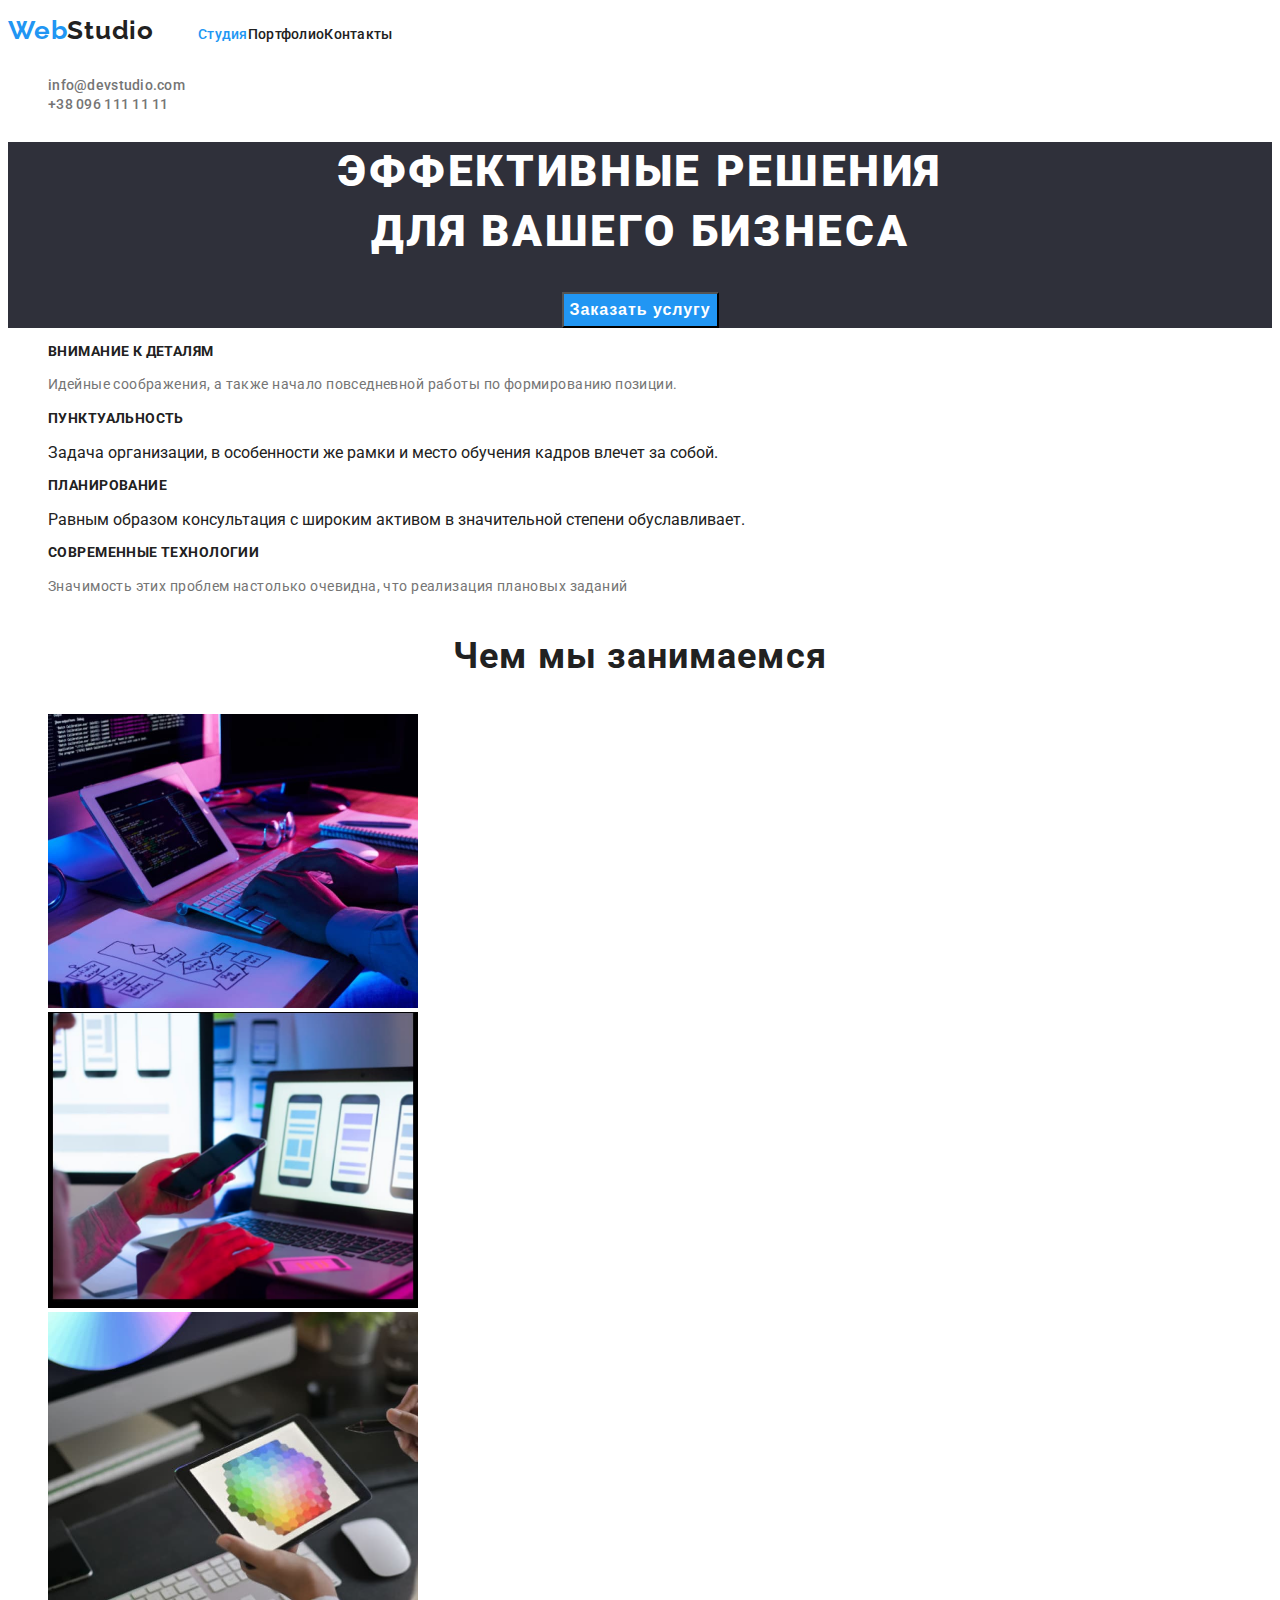
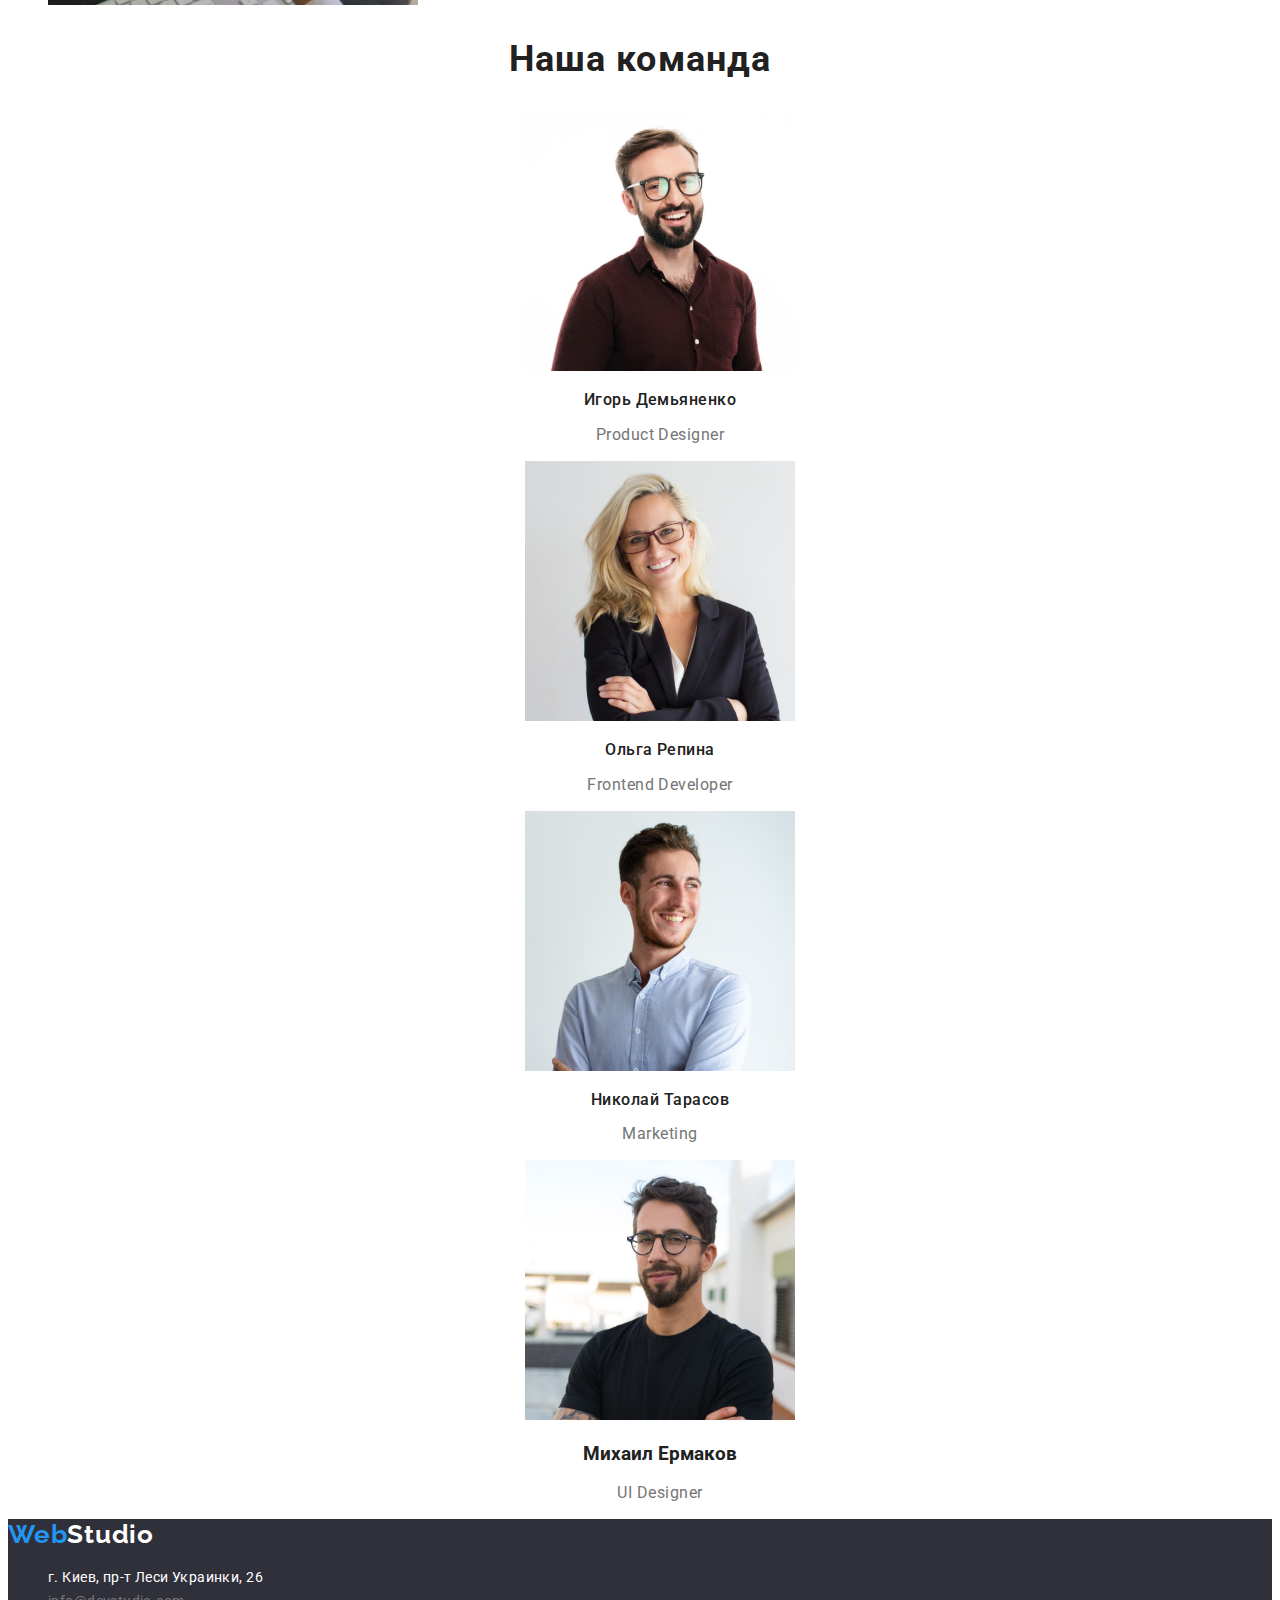
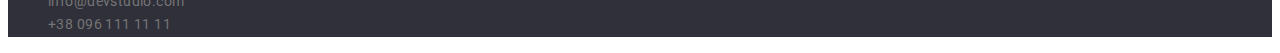
==== index.html @ 74a473ce "copied" ====
<!DOCTYPE html>
<html lang="ru">
<head>
    <meta charset="UTF-8">
    <meta http-equiv="X-UA-Compatible" content="IE=edge">
    <meta name="viewport" content="width=device-width, initial-scale=1.0">
    <link rel="stylesheet" href="css/styles.css">
    <link rel="preconnect" href="https://fonts.gstatic.com">
    <link href="https://fonts.googleapis.com/css2?family=Raleway:wght@700&family=Roboto:wght@400;500;700;900&display=swap"
    rel="stylesheet">
    <title>Студия</title>
</head>
<body>
    <!--Шапка сайта-->
   <header class="top">
       <nav class="nav">
       <a href="./index.html" class="logo"> <span class="logo1">Web</span>Studio</a>
       <ul class="site-navigation">
            <li><a href="./index.html" class="link current">Студия</a></li>
            <li><a href="./portfolio.html" class="link">Портфолио</a></li>
            <li><a href="" class="link">Контакты</a></li>
           </ul>   
        </nav>
        <ul class="contacts">
            <li><a href="mailto:info@devstudio.com" class="link">info@devstudio.com</a></li>
            <li><a href="tel:+38-096-111-11-11" class="link">+38 096 111 11 11</a></li>
        </ul>
   </header>
   <main>
       <!--Основной контент сайта-->
    <section class="hero">
        <h1 class="hero-title">
            ЭФФЕКТИВНЫЕ РЕШЕНИЯ <br>ДЛЯ ВАШЕГО БИЗНЕСА</h1>
        <button type="button" class="button1">Заказать услугу</button>
    </section>
    <section>
        <ul class="features">
            <li>
                <h3 class="features-title">Внимание к деталям</h3>
                <p class="features-paragraph">Идейные соображения, а также начало повседневной работы по формированию позиции.</p>
            </li>
            <li>
                <h3 class="features-title">Пунктуальность</h3>
                <p class="features-paragraphe">Задача организации, в особенности же рамки и место обучения кадров влечет за собой. </p>
            </li>
            <li>
                <h3 class="features-title">Планирование</h3>
                <p class="features-paragraphe">Равным образом консультация с широким активом в значительной степени обуславливает.</p>
            </li>
            <li>
                <h3 class="features-title">Современные технологии</h3>
                <p class="features-paragraph">Значимость этих проблем настолько очевидна, что реализация плановых заданий</p>
            </li>
        </ul>
    </section>
    <section class="section">
        <h3 class="works-title">Чем мы занимаемся</h3>
        <ul class="our-works">
            <li class="img"><img src="images/1.jpg" width="370" alt="Написание кода"></li>
            <li class="img"><img src="images/2.jpg" width="370" alt="Мобильные приложения"></li>
            <li class="img"><img src="images/3.jpg" width="370" alt="Дизайн"></li>
        </ul>
    </section>
    <section class="section">
        <h2 class="team-title">Наша команда</h2>
        <ul class="our-team">
            <li>
                <img class="shadow" src="images/4.jpg" width="270" alt="Игорь Демьяненко">
                <h3 class="name1">Игорь Демьяненко</h3>
                <p class="description1">Product Designer</p>
            </li>
            <li>
                <img class="shadow" src="images/5.jpg" width="270" alt="Ольга Репина">
                <h3 class="name1">Ольга Репина</h3>
                <p class="description1">Frontend Developer</p>
            <li><img class="shadow" src="images/6.jpg" width="270" alt="Николай Тарасов">
                <h3 class="name1">Николай Тарасов</h3>
                <p class="description1">Marketing</p>
            </li>
            <li><img class="shadow" src="images/7.jpg" width="270" alt="Михаил Ермаков">
                <h3 class=".name1">Михаил Ермаков</h3>
                <p class="description1">UI Designer</p>
            </li>
        </ul>
    </section>
    </main>
   <!--Подвал сайта-->
    <footer class="under">
        <a class="logo2" href="./index.html"><span class="logo1">Web</span>Studio</a>
        <address class="our-contacts">
            <ul class="under-contacts">
                <li class="under-street"><a class="link1" href="https://goo.gl/maps/FESoBr5XwrtahdSF9" target="_blank"
                        rel="noreferrer noopener">г. Киев, пр-т Леси
                        Украинки, 26</a></li>
                <li>
                    <a class="link" href="mailto:info@devstudio.com">info@devstudio.com</a>
                </li>
                <li>
                    <a class="link" href="tel:+38-096-111-11-11">+38 096 111 11 11</a>
                </li>
        </ul>
        </address>
   </footer>
</body>
</html>
---- css/styles.css ----
:root {
  --main-font: 'Roboto', sans-serif;
  --secondary-font: 'Raleway', sans-serif;
  --accent-color: #2196f3;
  --title-color: #212121;
  --under-color: #757575;
  --other-color: #ffffff;
  --bg-hf: #2f303a;
  --color-adds: rgba(255, 255, 255, 0.6);
}
body {
  color: var(--title-color);
  font-family: 'Roboto', Raleway, sans-serif;
}
/*Силизация шапки страницы*/
.top {
  background-color: var(--other-color);
  list-style: none;
}
.logo1 {
  color: var(--accent-color);
}
.logo {
  color: var(--title-color);
  font-family: var(--secondary-font);
  text-decoration: none;
  font-weight: 700;
  font-size: 26px;
  line-height: 1.19;
  letter-spacing: 0.03em;
}
.site-navigation,
.contacts {
  list-style: none;
}
.nav .link.current {
  color: var(--accent-color);
}
.site-navigation .link {
  color: var(--title-color);
  font-weight: 500;
  font-size: 14px;
  line-height: 1.14;
  letter-spacing: 0.02em;
  text-decoration: none;
}
.site-navigation .link:hover,
.site-navigation .link:focus {
  color: var(--accent-color);
}
.contacts .link {
  color: var(--under-color);
  text-decoration: none;
  list-style: none;
  font-weight: 500;
  font-size: 14px;
  line-height: 1.14;
  letter-spacing: 0.02em;
}
.contacts .link:hover,
.contacts .link:focus {
  color: var(--accent-color);
}
/*Стилизация основного контента*/

.hidden {
  position: absolute;
  width: 1px;
  height: 1px;
  margin: -1px;
  border: 0;
  padding: 0;

  white-space: nowrap;
  clip-path: inset(100%);
  clip: rect(0 0 0 0);
  overflow: hidden;
}
.hero {
  background-color: var(--bg-hf);
  text-align: center;
}
.hero-title {
  font-weight: 900;
  font-size: 44px;
  line-height: 1.36;
  text-align: center;
  letter-spacing: 0.06em;
  text-transform: uppercase;
  color: var(--other-color);
}
.button1 {
  font-weight: 700;
  font-size: 16px;
  line-height: 1.87;
  align-items: center;
  text-align: center;
  letter-spacing: 0.06em;
  color: var(--other-color);
  background-color: var(--accent-color);
  cursor: pointer;
}
.features {
  list-style: none;
}
.features-title {
  font-weight: 700;
  font-size: 14px;
  line-height: 1.14;
  letter-spacing: 0.03em;
  text-transform: uppercase;
  color: var(--title-color);
}
.features-paragraph {
  font-size: 14px;
  line-height: 1.71;
  letter-spacing: 0.03em;
  color: var(--under-color);
}

.works-title {
  font-weight: 700;
  font-size: 36px;
  line-height: 1.19;
  text-align: center;
  letter-spacing: 0.03em;
  color: var(--title-color);
}
.our-works {
  list-style: none;
}
.team-title {
  font-weight: 700;
  font-size: 36px;
  line-height: 1.19;
  text-align: center;
  letter-spacing: 0.03em;
  color: var(--title-color);
}
.our-team {
  list-style: none;
  text-align: center;
}
.name1 {
  font-weight: 500;
  font-size: 16px;
  line-height: 1.18;
  text-align: center;
  letter-spacing: 0.03em;
  color: var(--title-color);
}
.description1 {
  font-size: 16px;
  line-height: 1.18;
  text-align: center;
  letter-spacing: 0.03em;
  color: var(--under-color);
}
/********Футер******/

.logo2 {
  text-decoration: none;
  font-family: var(--secondary-font);
  font-weight: 700;
  font-size: 26px;
  line-height: 1.19;
  letter-spacing: 0.03em;
  color: var(--other-color);
}
.under {
  background-color: var(--bg-hf);
}
.under-contacts {
  list-style: none;
  color: var(--under-color);
}
.under-street {
  color: var(--other-color);
  font-style: normal;
  font-weight: normal;
  font-size: 14px;
  line-height: 1.71;
  letter-spacing: 0.03em;
}
.link1 {
  text-decoration: none;
  color: var(--other-color);
  font-style: normal;
  font-weight: normal;
  font-size: 14px;
  line-height: 1.71;
  letter-spacing: 0.03em;
}
.under-contacts .link {
  text-decoration: none;
  color: var(--under-color);
  font-style: normal;
  font-weight: normal;
  font-size: 14px;
  line-height: 1.71;
  letter-spacing: 0.03em;
}
.under-contacts .link:hover,
.under-contacts .link:focus,
.link1:hover,
.link1:focus {
  color: var(--accent-color);
}

/*   Стили для портфолио   */
.buttons {
  list-style: none;
}
.work-examples {
  list-style: none;
}
.key:hover,
.key:focus {
  background-color: var(--accent-color);
  color: var(--other-color);
  cursor: pointer;
}
.key {
  font-weight: 500;
  font-size: 16px;
  line-height: 1.6;
  text-align: center;
  letter-spacing: 0.03em;
  color: var(--title-color);
  background: #f5f4fa;
}
.example1-title {
  font-size: 18px;
  line-height: 2;
  letter-spacing: 0.06em;
  color: var(--title-color);
}
.example1-paragraph {
  font-size: 16px;
  line-height: 1.8;
  letter-spacing: 0.03em;
  color: var(--under-color);
}
ul.site-navigation {
  display: inline-flex;
  flex-direction: row;
}
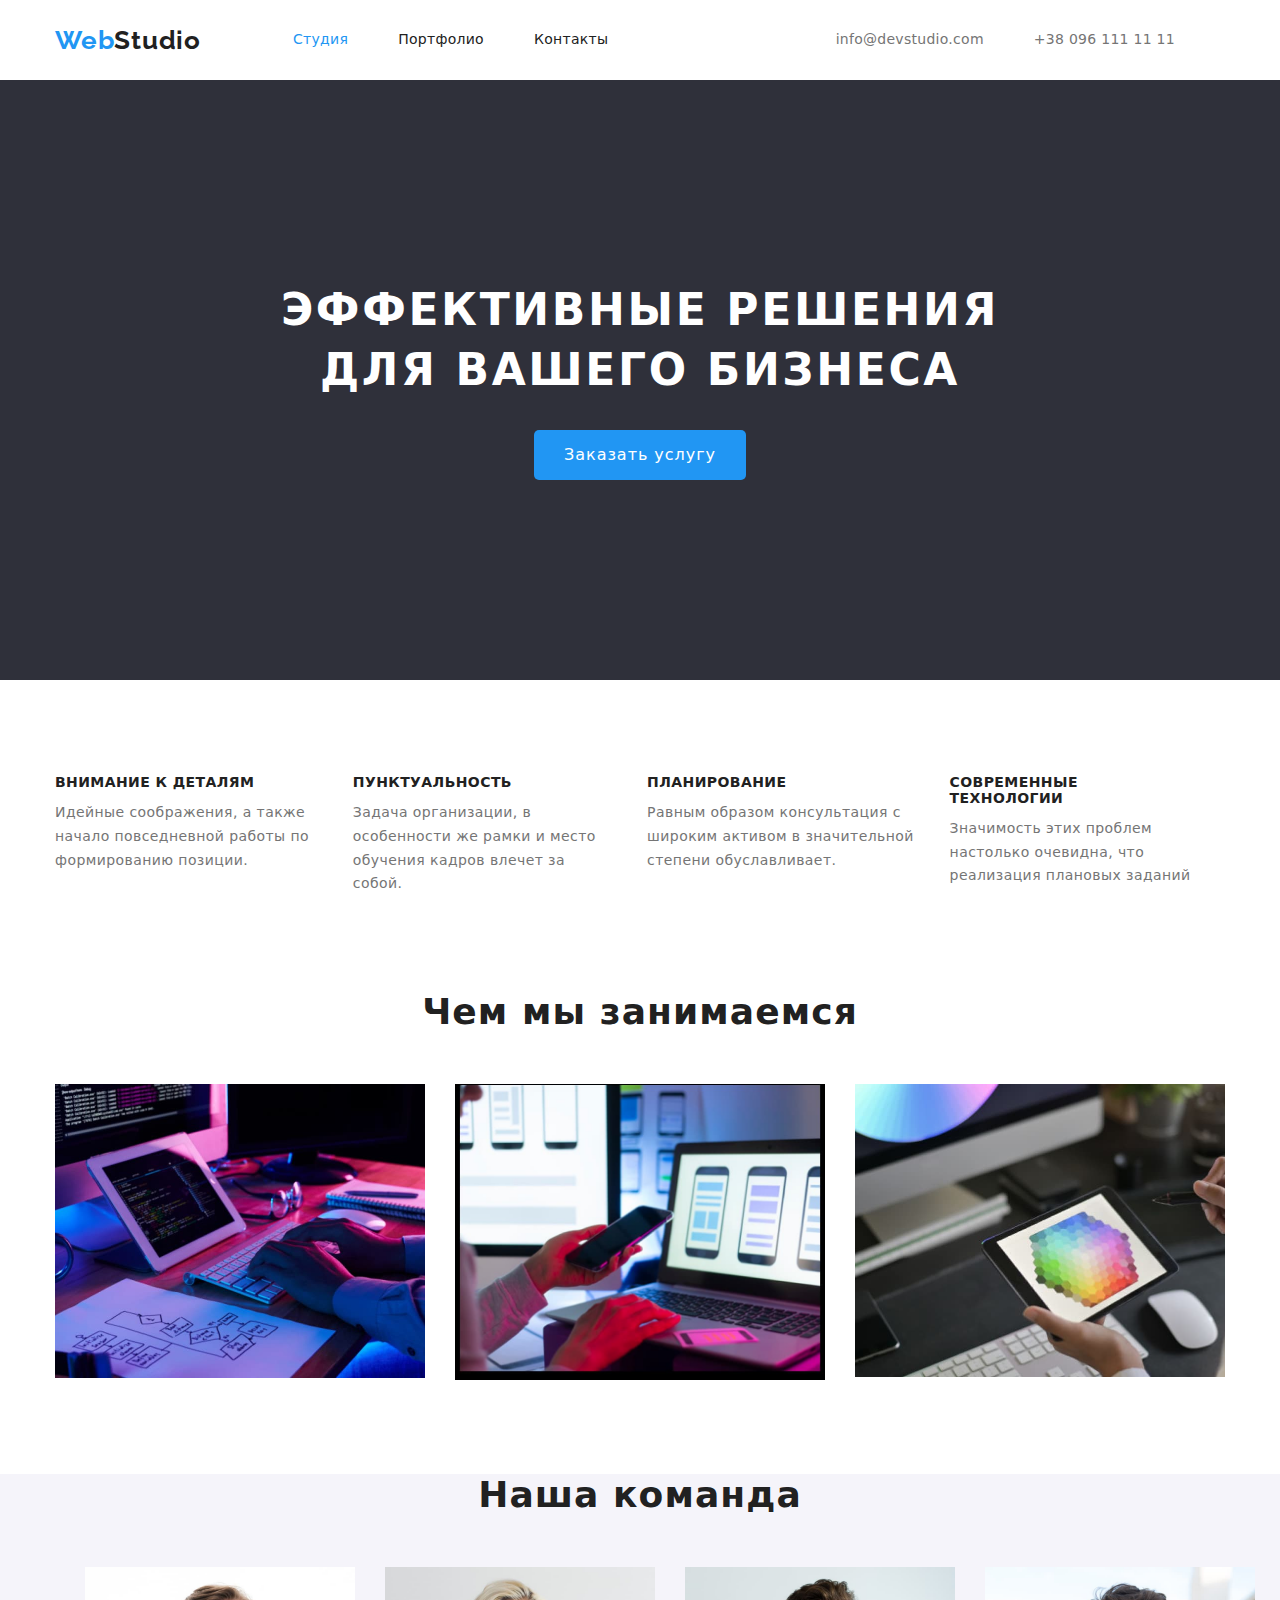
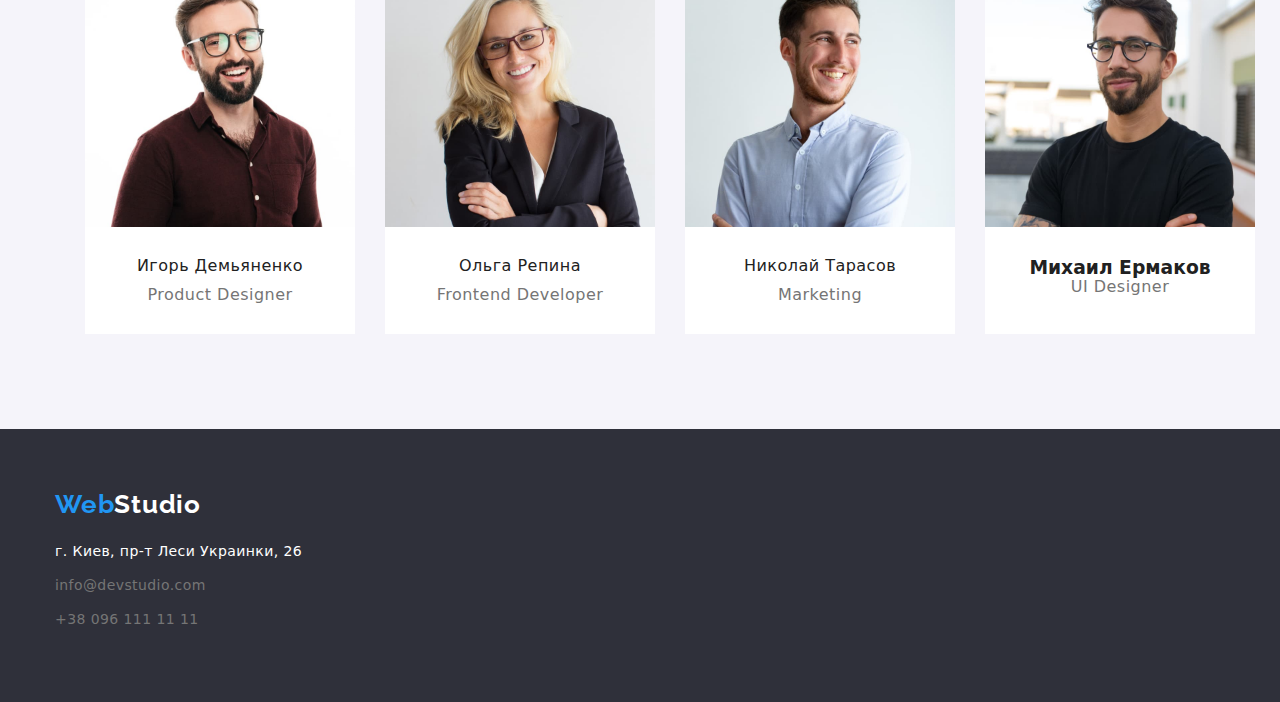
==== commit 0a39832e: "making hw 3" ====
--- a/index.html
+++ b/index.html
@@ -5,6 +5,7 @@
     <meta http-equiv="X-UA-Compatible" content="IE=edge">
     <meta name="viewport" content="width=device-width, initial-scale=1.0">
     <link rel="stylesheet" href="css/styles.css">
+    <link rel="stylesheet" href="https://cdnjs.cloudflare.com/ajax/libs/modern-normalize/1.1.0/modern-normalize.css">
     <link rel="preconnect" href="https://fonts.gstatic.com">
     <link href="https://fonts.googleapis.com/css2?family=Raleway:wght@700&family=Roboto:wght@400;500;700;900&display=swap"
     rel="stylesheet">
@@ -13,93 +14,102 @@
 <body>
     <!--Шапка сайта-->
    <header class="top">
-       <nav class="nav">
-       <a href="./index.html" class="logo"> <span class="logo1">Web</span>Studio</a>
-       <ul class="site-navigation">
-            <li><a href="./index.html" class="link current">Студия</a></li>
-            <li><a href="./portfolio.html" class="link">Портфолио</a></li>
-            <li><a href="" class="link">Контакты</a></li>
-           </ul>   
-        </nav>
-        <ul class="contacts">
-            <li><a href="mailto:info@devstudio.com" class="link">info@devstudio.com</a></li>
-            <li><a href="tel:+38-096-111-11-11" class="link">+38 096 111 11 11</a></li>
-        </ul>
+        <div class="container header-container">
+            <nav class="nav">
+                <a href="./index.html" class="logo"> <span class="logo1">Web</span>Studio</a>
+                <ul class="site-navigation">
+                    <li class="nav-item"><a href="./index.html" class="link current">Студия</a></li>
+                    <li class="nav-item"><a href="./portfolio.html" class="link">Портфолио</a></li>
+                    <li class="nav-item"><a href="" class="link">Контакты</a></li>
+                </ul>
+                <ul class="contacts">
+                    <li class="contact-item"><a href="mailto:info@devstudio.com" class="link">info@devstudio.com</a></li>
+                    <li class="contact-item"><a href="tel:+38-096-111-11-11" class="link">+38 096 111 11 11</a></li>
+                </ul>
+            </nav>
+        </div>
    </header>
    <main>
        <!--Основной контент сайта-->
     <section class="hero">
-        <h1 class="hero-title">
-            ЭФФЕКТИВНЫЕ РЕШЕНИЯ <br>ДЛЯ ВАШЕГО БИЗНЕСА</h1>
+        <h1 class="hero-title"> ЭФФЕКТИВНЫЕ РЕШЕНИЯ <br> ДЛЯ ВАШЕГО БИЗНЕСА</h1>
         <button type="button" class="button1">Заказать услугу</button>
     </section>
-    <section>
+    <section class="features-container">
+        <div class="container">
         <ul class="features">
-            <li>
+            <li class="features-class">
                 <h3 class="features-title">Внимание к деталям</h3>
                 <p class="features-paragraph">Идейные соображения, а также начало повседневной работы по формированию позиции.</p>
             </li>
-            <li>
+            <li class="features-class">
                 <h3 class="features-title">Пунктуальность</h3>
-                <p class="features-paragraphe">Задача организации, в особенности же рамки и место обучения кадров влечет за собой. </p>
+                <p class="features-paragraph">Задача организации, в особенности же рамки и место обучения кадров влечет за собой. </p>
             </li>
-            <li>
+            <li class="features-class">
                 <h3 class="features-title">Планирование</h3>
-                <p class="features-paragraphe">Равным образом консультация с широким активом в значительной степени обуславливает.</p>
+                <p class="features-paragraph">Равным образом консультация с широким активом в значительной степени обуславливает.</p>
             </li>
-            <li>
+            <li class="features-class">
                 <h3 class="features-title">Современные технологии</h3>
                 <p class="features-paragraph">Значимость этих проблем настолько очевидна, что реализация плановых заданий</p>
             </li>
         </ul>
+        </div>
     </section>
-    <section class="section">
+    <section class="works">
+        <div class="container">
         <h3 class="works-title">Чем мы занимаемся</h3>
         <ul class="our-works">
-            <li class="img"><img src="images/1.jpg" width="370" alt="Написание кода"></li>
-            <li class="img"><img src="images/2.jpg" width="370" alt="Мобильные приложения"></li>
-            <li class="img"><img src="images/3.jpg" width="370" alt="Дизайн"></li>
+            <li class="works-example"><img src="images/1.jpg" width="370" alt="Написание кода"></li>
+            <li class="works-example"><img src="images/2.jpg" width="370" alt="Мобильные приложения"></li>
+            <li class="works-example"><img src="images/3.jpg" width="370" alt="Дизайн"></li>
         </ul>
+        </div>
     </section>
-    <section class="section">
+    <section class="team">
+        <div class="container">
         <h2 class="team-title">Наша команда</h2>
         <ul class="our-team">
-            <li>
-                <img class="shadow" src="images/4.jpg" width="270" alt="Игорь Демьяненко">
+            <li class="team-cards">
+                <img class="team-photo" src="images/4.jpg" width="270" alt="Игорь Демьяненко">
                 <h3 class="name1">Игорь Демьяненко</h3>
                 <p class="description1">Product Designer</p>
             </li>
-            <li>
-                <img class="shadow" src="images/5.jpg" width="270" alt="Ольга Репина">
+            <li class="team-cards">
+                <img class="team-photo" src="images/5.jpg" width="270" alt="Ольга Репина">
                 <h3 class="name1">Ольга Репина</h3>
                 <p class="description1">Frontend Developer</p>
-            <li><img class="shadow" src="images/6.jpg" width="270" alt="Николай Тарасов">
+            <li class="team-cards"><img class="team-photo" src="images/6.jpg" width="270" alt="Николай Тарасов">
                 <h3 class="name1">Николай Тарасов</h3>
                 <p class="description1">Marketing</p>
             </li>
-            <li><img class="shadow" src="images/7.jpg" width="270" alt="Михаил Ермаков">
+            <li class="team-cards"><img class="team-photo" src="images/7.jpg" width="270" alt="Михаил Ермаков">
                 <h3 class=".name1">Михаил Ермаков</h3>
                 <p class="description1">UI Designer</p>
             </li>
         </ul>
+        </div>
     </section>
     </main>
    <!--Подвал сайта-->
     <footer class="under">
+    <div class="container">
         <a class="logo2" href="./index.html"><span class="logo1">Web</span>Studio</a>
         <address class="our-contacts">
             <ul class="under-contacts">
                 <li class="under-street"><a class="link1" href="https://goo.gl/maps/FESoBr5XwrtahdSF9" target="_blank"
                         rel="noreferrer noopener">г. Киев, пр-т Леси
                         Украинки, 26</a></li>
-                <li>
+                <li class="under-street">
                     <a class="link" href="mailto:info@devstudio.com">info@devstudio.com</a>
                 </li>
-                <li>
+                <li class="under-street">
                     <a class="link" href="tel:+38-096-111-11-11">+38 096 111 11 11</a>
                 </li>
         </ul>
         </address>
+        </div>
    </footer>
 </body>
 </html>--- a/css/styles.css
+++ b/css/styles.css
@@ -6,16 +6,57 @@
   --under-color: #757575;
   --other-color: #ffffff;
   --bg-hf: #2f303a;
+  --tb-color: #f5f4fa;
   --color-adds: rgba(255, 255, 255, 0.6);
 }
 body {
   color: var(--title-color);
   font-family: 'Roboto', Raleway, sans-serif;
 }
+/*Базовый сброс*/
+h1,
+h2,
+h3,
+h4,
+h5,
+h6,
+p {
+  margin-top: 0px;
+  margin-bottom: 0px;
+}
+ol,
+ul {
+  margin-top: 0px;
+  margin-bottom: 0px;
+  padding-left: 0px;
+}
+img {
+  display: block;
+}
+
 /*Силизация шапки страницы*/
-.top {
-  background-color: var(--other-color);
-  list-style: none;
+.container {
+  width: 1200px;
+  padding: 0 15px;
+  margin: 0 auto;
+}
+.nav {
+  display: flex;
+  align-items: center;
+}
+.site-navigation {
+  display: flex;
+  padding-left: 92px;
+  margin-top: 0;
+  margin-bottom: 0;
+}
+.nav-item {
+  margin-right: 50px;
+}
+.site-navigation .link {
+  display: block;
+  padding-top: 32px;
+  padding-bottom: 32px;
 }
 .logo1 {
   color: var(--accent-color);
@@ -48,6 +89,10 @@
 .site-navigation .link:focus {
   color: var(--accent-color);
 }
+.contacts {
+  display: flex;
+  margin-left: auto;
+}
 .contacts .link {
   color: var(--under-color);
   text-decoration: none;
@@ -56,6 +101,10 @@
   font-size: 14px;
   line-height: 1.14;
   letter-spacing: 0.02em;
+  margin-right: 50px;
+  display: block;
+  padding-top: 32px;
+  padding-bottom: 32px;
 }
 .contacts .link:hover,
 .contacts .link:focus {
@@ -79,29 +128,40 @@
 .hero {
   background-color: var(--bg-hf);
   text-align: center;
+  padding-top: 200px;
+  padding-bottom: 200px;
 }
 .hero-title {
   font-weight: 900;
   font-size: 44px;
   line-height: 1.36;
-  text-align: center;
   letter-spacing: 0.06em;
   text-transform: uppercase;
   color: var(--other-color);
+  margin-top: 0px;
+  margin-bottom: 30px;
 }
 .button1 {
-  font-weight: 700;
-  font-size: 16px;
-  line-height: 1.87;
-  align-items: center;
-  text-align: center;
+  margin: 0 auto;
+  display: inline-block;
+  color: var(--other-color);
+  background-color: var(--accent-color);
+  border: none;
+  font-size: 16px;
+  line-height: 1.88;
   letter-spacing: 0.06em;
-  color: var(--other-color);
-  background-color: var(--accent-color);
+  text-align: center;
   cursor: pointer;
+  border-radius: 5px;
+  padding: 10px 30px;
+}
+.features-container {
+  padding-top: 95px;
+  padding-bottom: 95px;
 }
 .features {
   list-style: none;
+  display: flex;
 }
 .features-title {
   font-weight: 700;
@@ -110,12 +170,20 @@
   letter-spacing: 0.03em;
   text-transform: uppercase;
   color: var(--title-color);
+  margin-bottom: 10px;
 }
 .features-paragraph {
   font-size: 14px;
   line-height: 1.71;
   letter-spacing: 0.03em;
   color: var(--under-color);
+  margin: 0;
+}
+.features-class {
+  margin-right: 30px;
+}
+.works {
+  padding-bottom: 94px;
 }
 
 .works-title {
@@ -128,6 +196,15 @@
 }
 .our-works {
   list-style: none;
+  display: flex;
+  margin-top: 50px;
+}
+.works-example {
+  margin-right: 30px;
+}
+.team {
+  padding-bottom: 95px;
+  background-color: var(--tb-color);
 }
 .team-title {
   font-weight: 700;
@@ -136,10 +213,12 @@
   text-align: center;
   letter-spacing: 0.03em;
   color: var(--title-color);
+  margin-bottom: 50px;
 }
 .our-team {
   list-style: none;
   text-align: center;
+  display: flex;
 }
 .name1 {
   font-weight: 500;
@@ -147,9 +226,19 @@
   line-height: 1.18;
   text-align: center;
   letter-spacing: 0.03em;
-  color: var(--title-color);
+  margin-bottom: 10px;
+}
+.team-cards {
+  margin-left: 30px;
+  text-align: center;
+  padding-bottom: 30px;
+  background-color: var(--other-color);
+}
+.team-photo {
+  margin-bottom: 30px;
 }
 .description1 {
+  margin: 0;
   font-size: 16px;
   line-height: 1.18;
   text-align: center;
@@ -166,9 +255,13 @@
   line-height: 1.19;
   letter-spacing: 0.03em;
   color: var(--other-color);
+  display: block;
+  margin-bottom: 20px;
 }
 .under {
   background-color: var(--bg-hf);
+  padding-bottom: 60px;
+  padding-top: 60px;
 }
 .under-contacts {
   list-style: none;
@@ -181,6 +274,7 @@
   font-size: 14px;
   line-height: 1.71;
   letter-spacing: 0.03em;
+  margin-bottom: 10px;
 }
 .link1 {
   text-decoration: none;
@@ -208,17 +302,26 @@
 }
 
 /*   Стили для портфолио   */
+.buttons-container {
+  margin-top: 64px;
+  margin-bottom: 34px;
+}
 .buttons {
   list-style: none;
-}
-.work-examples {
-  list-style: none;
-}
+  display: flex;
+  justify-content: center;
+}
+.button-item {
+  margin-left: 8px;
+  margin-right: 0;
+}
+
 .key:hover,
 .key:focus {
   background-color: var(--accent-color);
   color: var(--other-color);
   cursor: pointer;
+  border-color: transparent;
 }
 .key {
   font-weight: 500;
@@ -228,20 +331,31 @@
   letter-spacing: 0.03em;
   color: var(--title-color);
   background: #f5f4fa;
-}
+  padding: 6px 22px;
+  border: none;
+}
+.work-examples {
+  list-style: none;
+  display: flex;
+  flex-wrap: wrap;
+}
+
+.examples {
+  margin-bottom: 30px;
+  border: 1px solid #eeeeee;
+}
+
 .example1-title {
+  margin: 0;
   font-size: 18px;
   line-height: 2;
   letter-spacing: 0.06em;
   color: var(--title-color);
 }
 .example1-paragraph {
+  margin: 0;
   font-size: 16px;
   line-height: 1.8;
   letter-spacing: 0.03em;
   color: var(--under-color);
 }
-ul.site-navigation {
-  display: inline-flex;
-  flex-direction: row;
-}
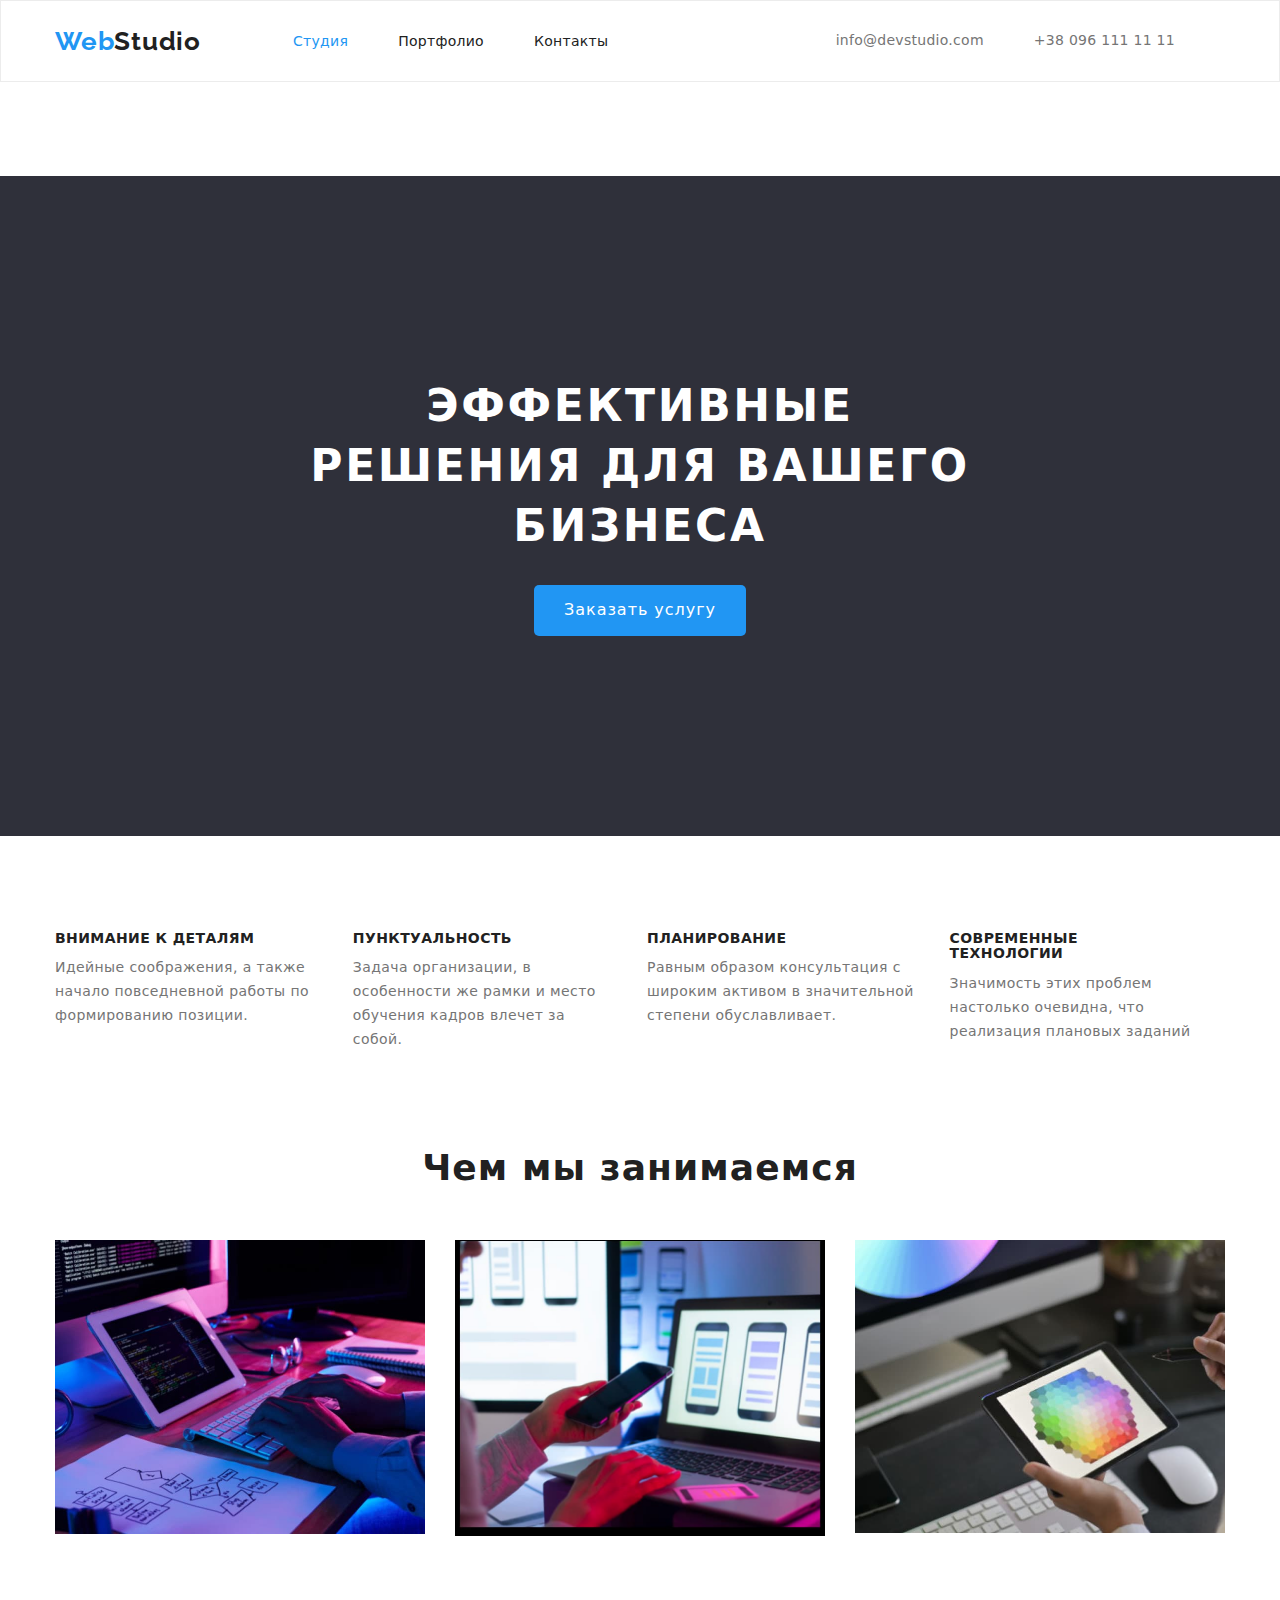
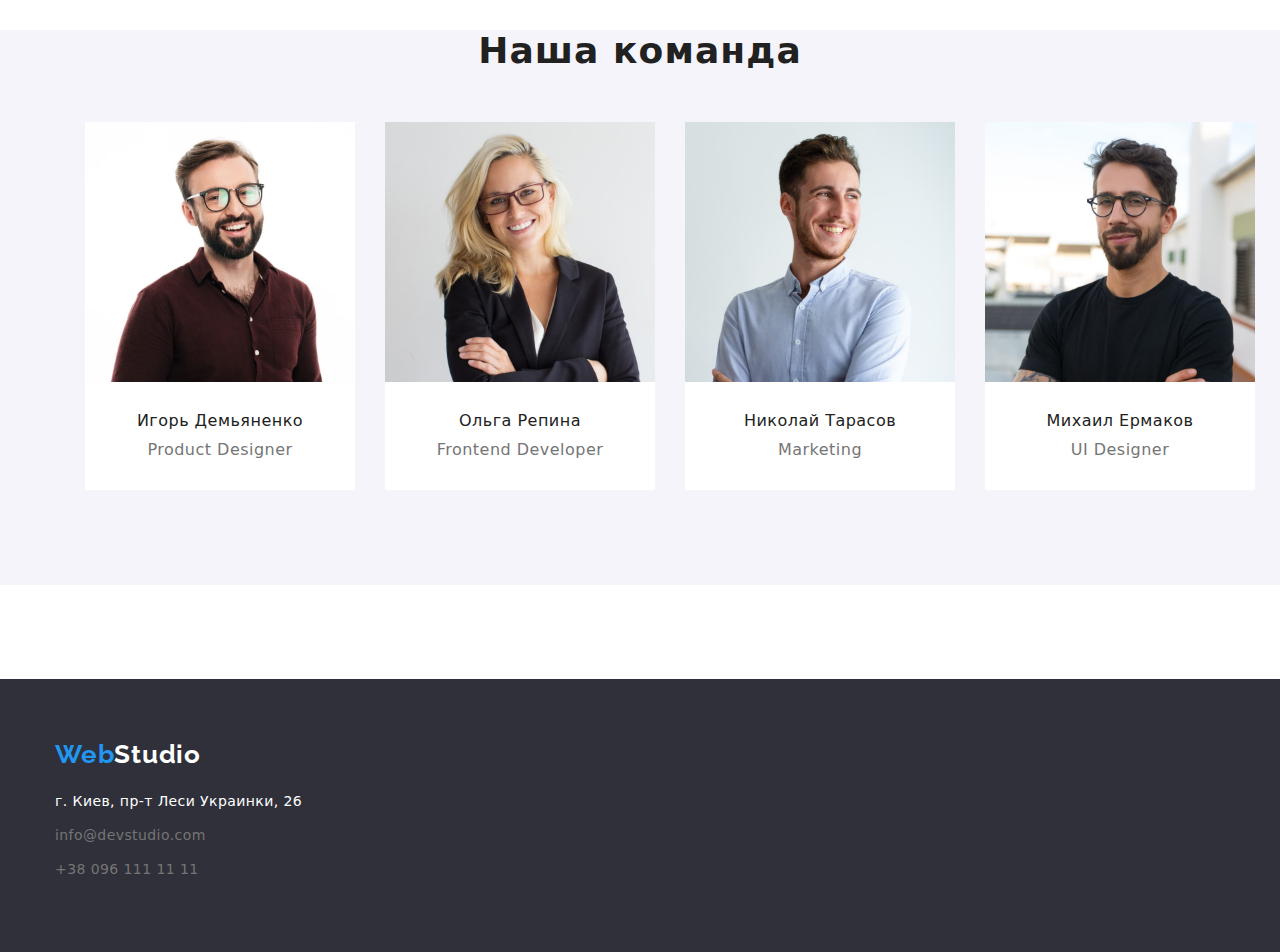
==== commit d5f5877d: "add flex-basis" ====
--- a/index.html
+++ b/index.html
@@ -29,11 +29,13 @@
             </nav>
         </div>
    </header>
-   <main>
+   <main class="section">
        <!--Основной контент сайта-->
     <section class="hero">
-        <h1 class="hero-title"> ЭФФЕКТИВНЫЕ РЕШЕНИЯ <br> ДЛЯ ВАШЕГО БИЗНЕСА</h1>
+        <div class="container">
+        <h1 class="hero-title"> ЭФФЕКТИВНЫЕ РЕШЕНИЯ ДЛЯ ВАШЕГО БИЗНЕСА</h1>
         <button type="button" class="button1">Заказать услугу</button>
+        </div>
     </section>
     <section class="features-container">
         <div class="container">
@@ -85,7 +87,7 @@
                 <p class="description1">Marketing</p>
             </li>
             <li class="team-cards"><img class="team-photo" src="images/7.jpg" width="270" alt="Михаил Ермаков">
-                <h3 class=".name1">Михаил Ермаков</h3>
+                <h3 class="name1">Михаил Ермаков</h3>
                 <p class="description1">UI Designer</p>
             </li>
         </ul>
--- a/css/styles.css
+++ b/css/styles.css
@@ -8,6 +8,16 @@
   --bg-hf: #2f303a;
   --tb-color: #f5f4fa;
   --color-adds: rgba(255, 255, 255, 0.6);
+  --pixels-interval: 30px;
+  --minuspixels: -30px;
+}
+html {
+  box-sizing: border-box;
+}
+*,
+*::before,
+*::after {
+  box-sizing: inherit;
 }
 body {
   color: var(--title-color);
@@ -40,6 +50,13 @@
   padding: 0 15px;
   margin: 0 auto;
 }
+.top {
+  border: 1px solid #ececec;
+}
+.section {
+  padding-top: 94px;
+  padding-bottom: 94px;
+}
 .nav {
   display: flex;
   align-items: center;
@@ -53,7 +70,7 @@
 .nav-item {
   margin-right: 50px;
 }
-.site-navigation .link {
+.site-navigation > .link {
   display: block;
   padding-top: 32px;
   padding-bottom: 32px;
@@ -138,8 +155,10 @@
   letter-spacing: 0.06em;
   text-transform: uppercase;
   color: var(--other-color);
-  margin-top: 0px;
+  width: 696px;
   margin-bottom: 30px;
+  margin-left: auto;
+  margin-right: auto;
 }
 .button1 {
   margin: 0 auto;
@@ -201,6 +220,7 @@
 }
 .works-example {
   margin-right: 30px;
+  flex-basis: calc(100% / 3 - 60px);
 }
 .team {
   padding-bottom: 95px;
@@ -233,6 +253,7 @@
   text-align: center;
   padding-bottom: 30px;
   background-color: var(--other-color);
+  flex-basis: calc(100% / 3 - 60px);
 }
 .team-photo {
   margin-bottom: 30px;
@@ -305,6 +326,7 @@
 .buttons-container {
   margin-top: 64px;
   margin-bottom: 34px;
+  justify-content: center;
 }
 .buttons {
   list-style: none;
@@ -322,6 +344,7 @@
   color: var(--other-color);
   cursor: pointer;
   border-color: transparent;
+  border-radius: 4px;
 }
 .key {
   font-weight: 500;
@@ -335,27 +358,39 @@
   border: none;
 }
 .work-examples {
+  margin-top: -30px;
+  margin-left: -30px;
   list-style: none;
   display: flex;
   flex-wrap: wrap;
 }
-
-.examples {
-  margin-bottom: 30px;
-  border: 1px solid #eeeeee;
+.work-examples > .examples {
+  flex-wrap: wrap;
+  margin-left: 30px;
+  margin-top: 30px;
+  flex-basis: calc(100% / 3 - 60px);
+}
+.exemple2-image {
+  margin: 0;
 }
 
 .example1-title {
-  margin: 0;
   font-size: 18px;
   line-height: 2;
-  letter-spacing: 0.06em;
-  color: var(--title-color);
+  letter-spacing: 0.04em;
+  color: var(--title-color);
+  padding-bottom: 4px;
 }
 .example1-paragraph {
-  margin: 0;
   font-size: 16px;
   line-height: 1.8;
   letter-spacing: 0.03em;
   color: var(--under-color);
 }
+.exmp {
+  padding: 20px 24px;
+  border-bottom: 1px solid #eeeeee;
+  border-left: 1px solid #eeeeee;
+  border-right: 1px solid #eeeeee;
+  border-top: none;
+}
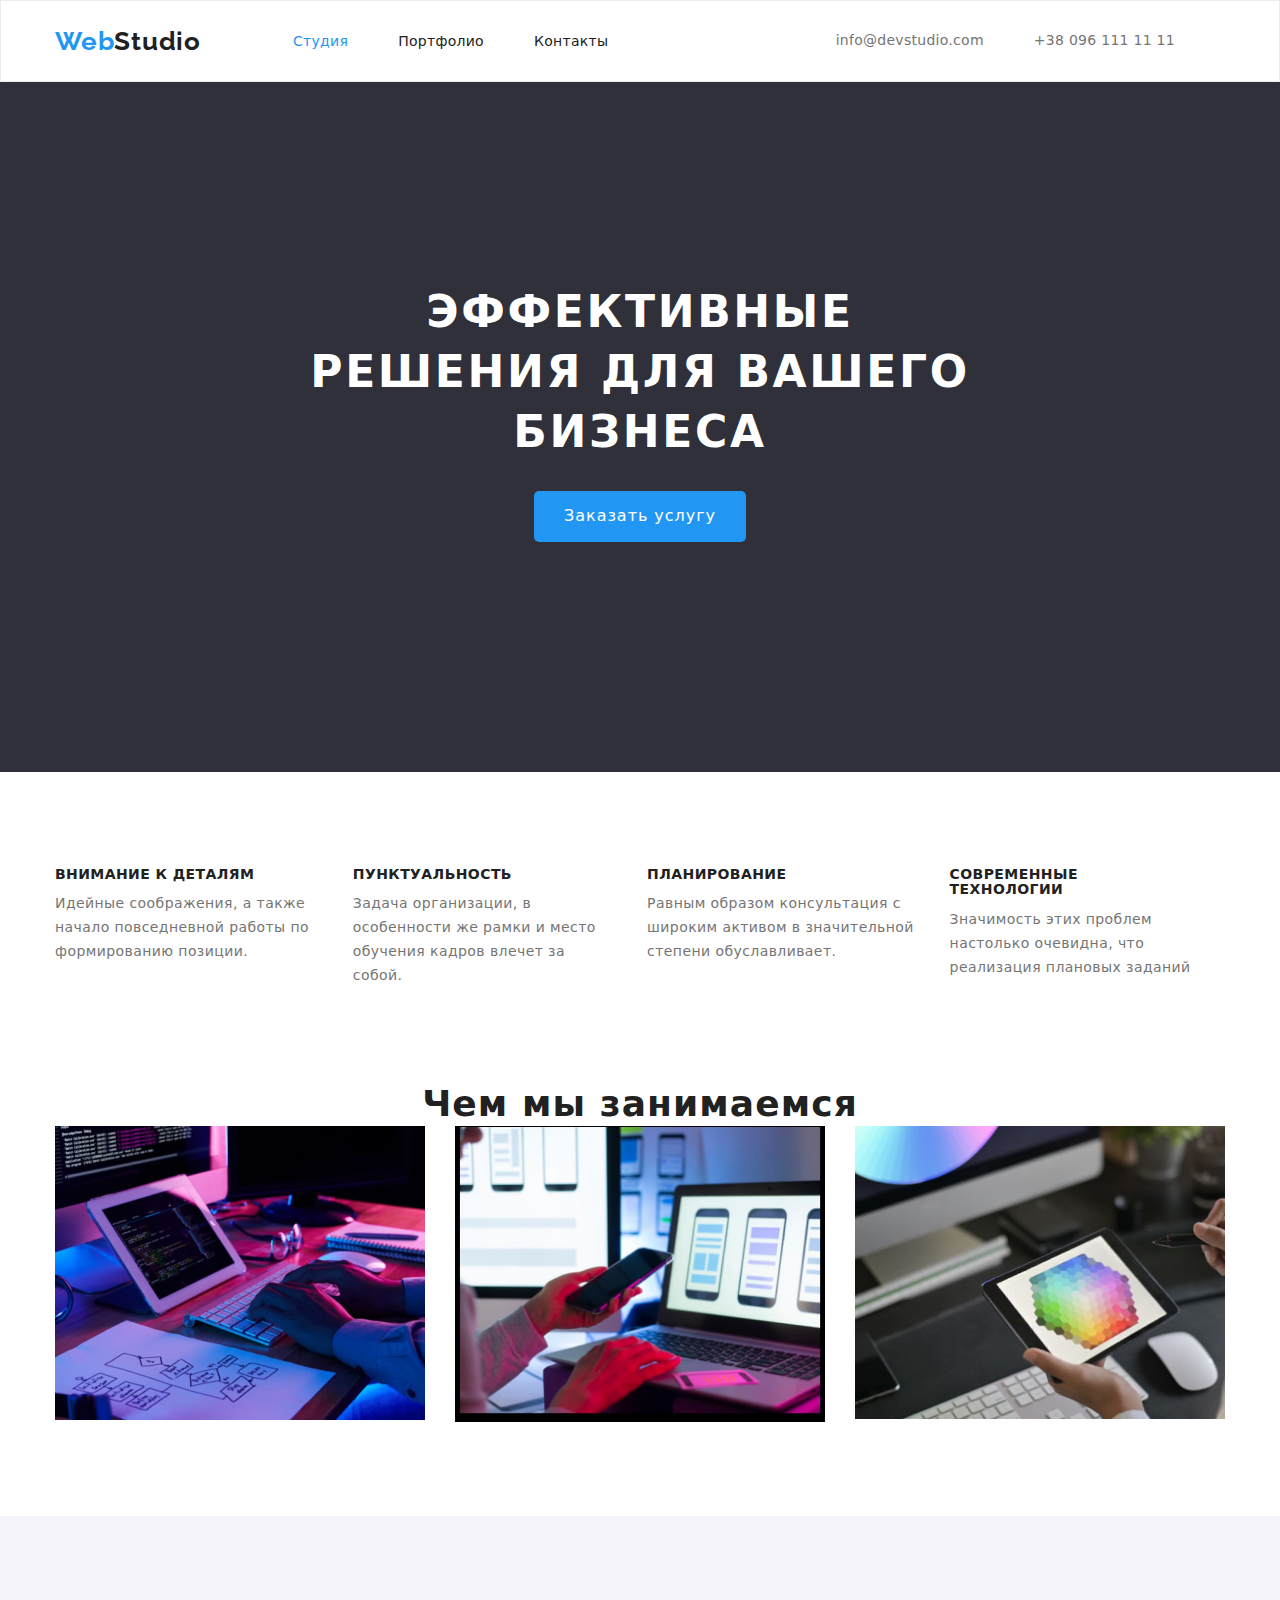
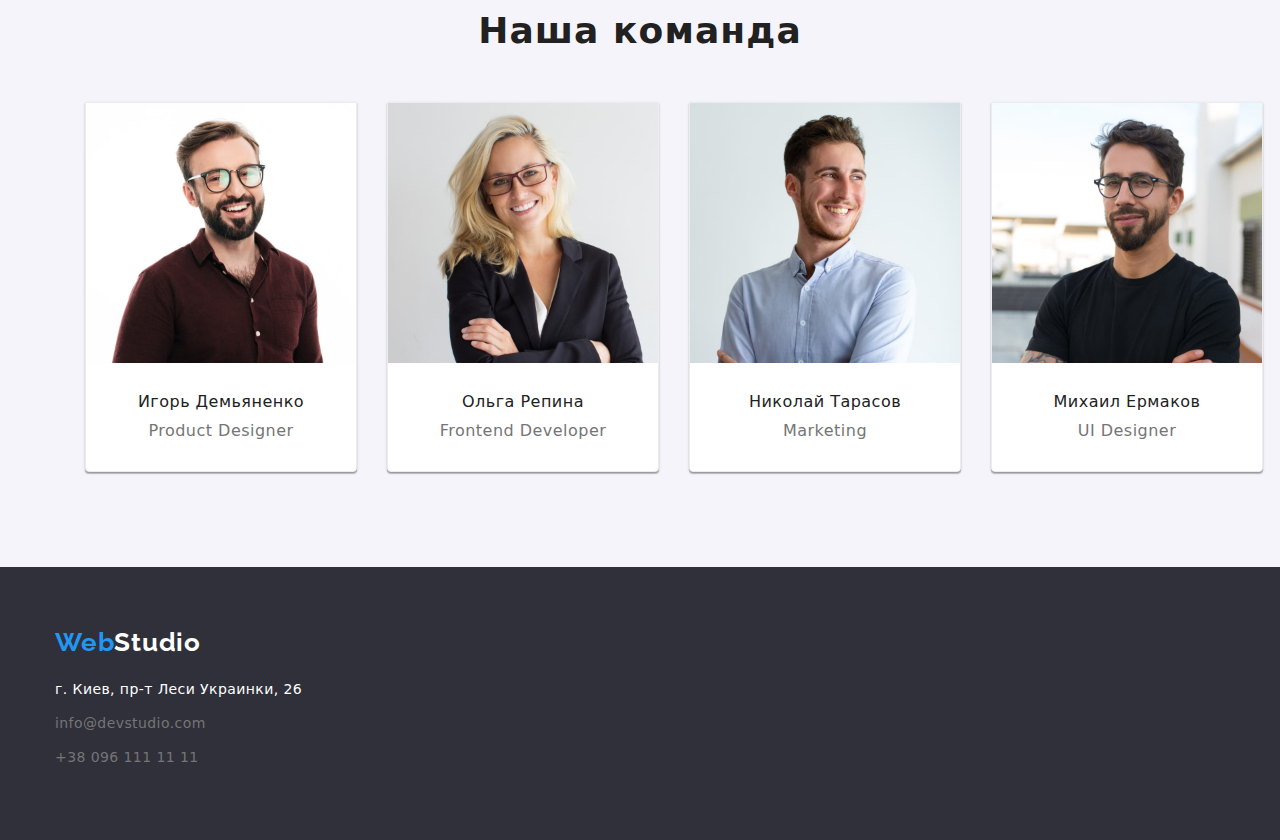
==== commit f8e70e5f: "correct mistakes" ====
--- a/index.html
+++ b/index.html
@@ -21,23 +21,23 @@
                     <li class="nav-item"><a href="./index.html" class="link current">Студия</a></li>
                     <li class="nav-item"><a href="./portfolio.html" class="link">Портфолио</a></li>
                     <li class="nav-item"><a href="" class="link">Контакты</a></li>
+                </nav>
                 </ul>
                 <ul class="contacts">
                     <li class="contact-item"><a href="mailto:info@devstudio.com" class="link">info@devstudio.com</a></li>
                     <li class="contact-item"><a href="tel:+38-096-111-11-11" class="link">+38 096 111 11 11</a></li>
                 </ul>
-            </nav>
         </div>
    </header>
-   <main class="section">
+   <main>
        <!--Основной контент сайта-->
-    <section class="hero">
-        <div class="container">
+    <section class="hero state">
+        <div class="container hero-container">
         <h1 class="hero-title"> ЭФФЕКТИВНЫЕ РЕШЕНИЯ ДЛЯ ВАШЕГО БИЗНЕСА</h1>
         <button type="button" class="button1">Заказать услугу</button>
         </div>
     </section>
-    <section class="features-container">
+    <section class="features-container state">
         <div class="container">
         <ul class="features">
             <li class="features-class">
@@ -59,7 +59,7 @@
         </ul>
         </div>
     </section>
-    <section class="works">
+    <section class="works state">
         <div class="container">
         <h3 class="works-title">Чем мы занимаемся</h3>
         <ul class="our-works">
@@ -69,7 +69,7 @@
         </ul>
         </div>
     </section>
-    <section class="team">
+    <section class="team section">
         <div class="container">
         <h2 class="team-title">Наша команда</h2>
         <ul class="our-team">
--- a/css/styles.css
+++ b/css/styles.css
@@ -53,9 +53,12 @@
 .top {
   border: 1px solid #ececec;
 }
+.header-container {
+  display: flex;
+}
 .section {
+  padding-bottom: 94px;
   padding-top: 94px;
-  padding-bottom: 94px;
 }
 .nav {
   display: flex;
@@ -63,7 +66,7 @@
 }
 .site-navigation {
   display: flex;
-  padding-left: 92px;
+  margin-left: 92px;
   margin-top: 0;
   margin-bottom: 0;
 }
@@ -110,6 +113,7 @@
   display: flex;
   margin-left: auto;
 }
+
 .contacts .link {
   color: var(--under-color);
   text-decoration: none;
@@ -155,6 +159,8 @@
   letter-spacing: 0.06em;
   text-transform: uppercase;
   color: var(--other-color);
+}
+.hero-container {
   width: 696px;
   margin-bottom: 30px;
   margin-left: auto;
@@ -173,6 +179,7 @@
   cursor: pointer;
   border-radius: 5px;
   padding: 10px 30px;
+  margin-top: 30px;
 }
 .features-container {
   padding-top: 95px;
@@ -216,11 +223,10 @@
 .our-works {
   list-style: none;
   display: flex;
-  margin-top: 50px;
 }
 .works-example {
   margin-right: 30px;
-  flex-basis: calc(100% / 3 - 60px);
+  flex-basis: calc((100% - 90px) / 3);
 }
 .team {
   padding-bottom: 95px;
@@ -253,7 +259,11 @@
   text-align: center;
   padding-bottom: 30px;
   background-color: var(--other-color);
-  flex-basis: calc(100% / 3 - 60px);
+  flex-basis: calc((100% - 120px) / 4);
+  border-radius: 0px 0px 4px 4px;
+  box-shadow: 0px 1px 3px rgba(0, 0, 0, 0.12), 0px 1px 1px rgba(0, 0, 0, 0.14),
+    0px 2px 1px rgba(0, 0, 0, 0.2);
+  border: 1px solid #ececec;
 }
 .team-photo {
   margin-bottom: 30px;
@@ -324,14 +334,15 @@
 
 /*   Стили для портфолио   */
 .buttons-container {
-  margin-top: 64px;
-  margin-bottom: 34px;
+  padding-top: 94px;
+  padding-bottom: 50px;
   justify-content: center;
 }
 .buttons {
   list-style: none;
   display: flex;
   justify-content: center;
+  align-content: center;
 }
 .button-item {
   margin-left: 8px;
@@ -365,13 +376,9 @@
   flex-wrap: wrap;
 }
 .work-examples > .examples {
-  flex-wrap: wrap;
   margin-left: 30px;
   margin-top: 30px;
-  flex-basis: calc(100% / 3 - 60px);
-}
-.exemple2-image {
-  margin: 0;
+  flex-basis: calc((100% - 90px) / 3);
 }
 
 .example1-title {
@@ -392,5 +399,4 @@
   border-bottom: 1px solid #eeeeee;
   border-left: 1px solid #eeeeee;
   border-right: 1px solid #eeeeee;
-  border-top: none;
-}
+}
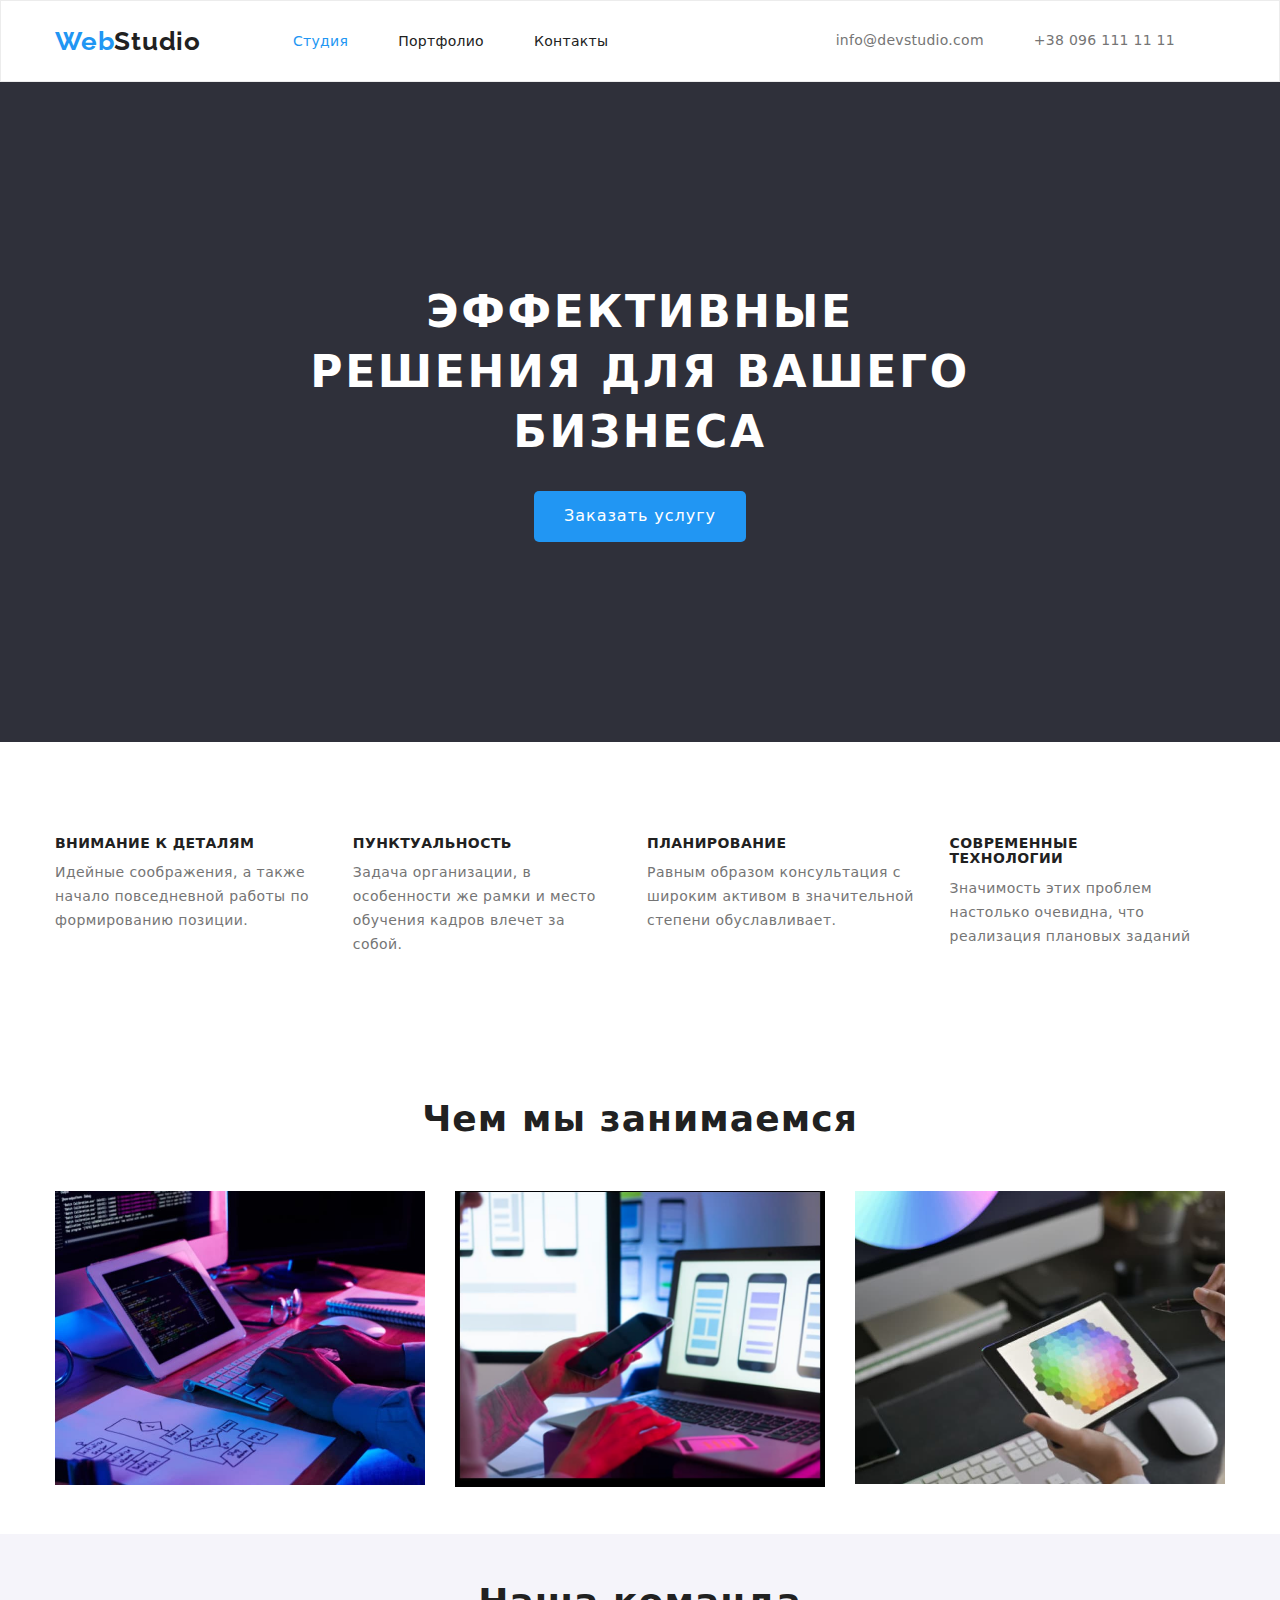
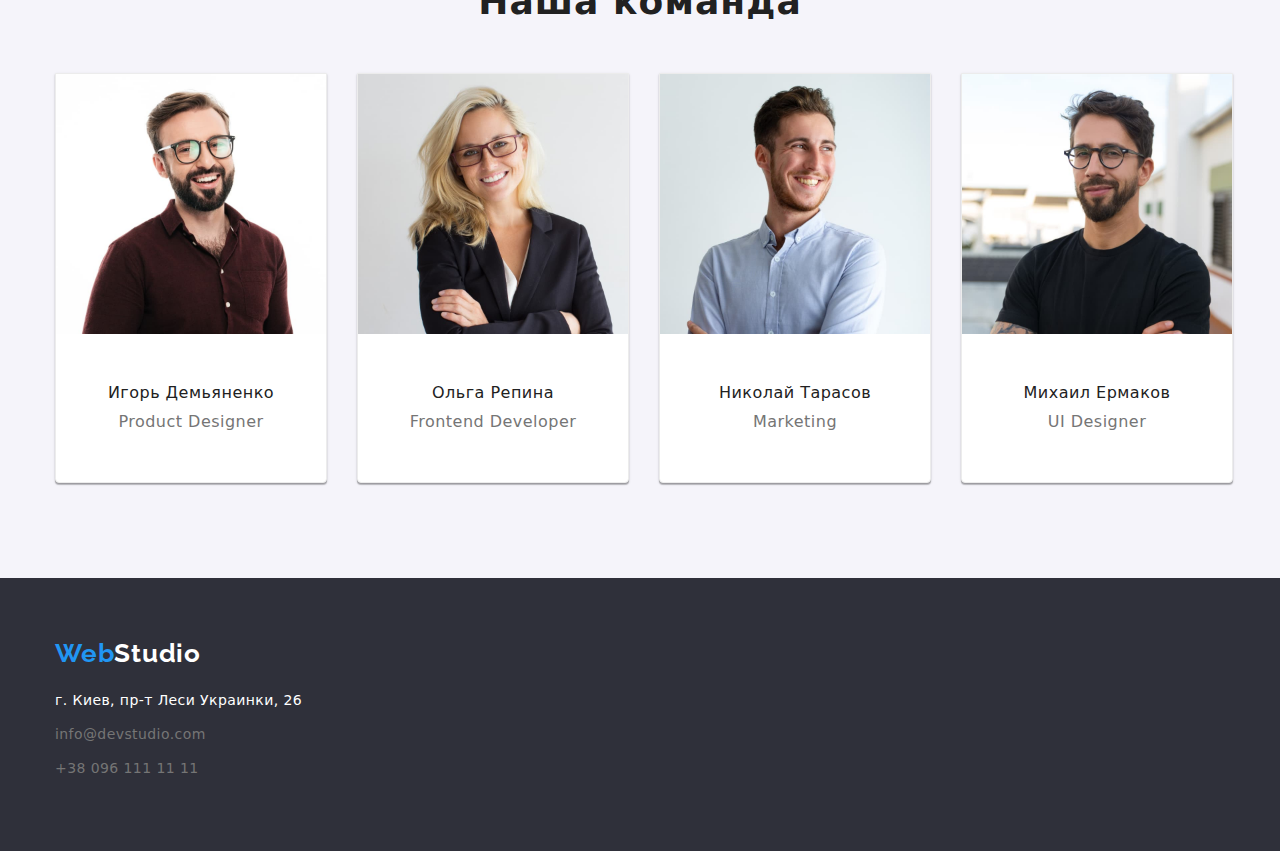
==== commit fb182e09: "corrected mistakes" ====
--- a/index.html
+++ b/index.html
@@ -69,26 +69,34 @@
         </ul>
         </div>
     </section>
-    <section class="team section">
+    <section class="team  section">
         <div class="container">
         <h2 class="team-title">Наша команда</h2>
         <ul class="our-team">
             <li class="team-cards">
                 <img class="team-photo" src="images/4.jpg" width="270" alt="Игорь Демьяненко">
+               <div class="exmp-team">
                 <h3 class="name1">Игорь Демьяненко</h3>
                 <p class="description1">Product Designer</p>
+                </div class="exmp">
             </li>
             <li class="team-cards">
                 <img class="team-photo" src="images/5.jpg" width="270" alt="Ольга Репина">
+                <div class="exmp-team">
                 <h3 class="name1">Ольга Репина</h3>
                 <p class="description1">Frontend Developer</p>
+                </div>
             <li class="team-cards"><img class="team-photo" src="images/6.jpg" width="270" alt="Николай Тарасов">
+                <div class="exmp-team">
                 <h3 class="name1">Николай Тарасов</h3>
                 <p class="description1">Marketing</p>
+                </div>
             </li>
             <li class="team-cards"><img class="team-photo" src="images/7.jpg" width="270" alt="Михаил Ермаков">
+                <div class="exmp-team">
                 <h3 class="name1">Михаил Ермаков</h3>
                 <p class="description1">UI Designer</p>
+                </div>
             </li>
         </ul>
         </div>
--- a/css/styles.css
+++ b/css/styles.css
@@ -57,8 +57,8 @@
   display: flex;
 }
 .section {
-  padding-bottom: 94px;
-  padding-top: 94px;
+  padding-bottom: 47px;
+  padding-top: 47px;
 }
 .nav {
   display: flex;
@@ -162,10 +162,10 @@
 }
 .hero-container {
   width: 696px;
-  margin-bottom: 30px;
   margin-left: auto;
   margin-right: auto;
 }
+
 .button1 {
   margin: 0 auto;
   display: inline-block;
@@ -182,12 +182,13 @@
   margin-top: 30px;
 }
 .features-container {
-  padding-top: 95px;
-  padding-bottom: 95px;
+  padding-top: 94px;
+  padding-bottom: 47px;
 }
 .features {
   list-style: none;
   display: flex;
+  padding-bottom: 47px;
 }
 .features-title {
   font-weight: 700;
@@ -209,7 +210,7 @@
   margin-right: 30px;
 }
 .works {
-  padding-bottom: 94px;
+  padding-bottom: 47px;
 }
 
 .works-title {
@@ -219,13 +220,18 @@
   text-align: center;
   letter-spacing: 0.03em;
   color: var(--title-color);
+  margin-bottom: 50px;
+  padding-top: 47px;
 }
 .our-works {
   list-style: none;
   display: flex;
+  margin-left: -30px;
+  margin-top: -30px;
 }
 .works-example {
-  margin-right: 30px;
+  margin-left: 30px;
+  margin-top: 30px;
   flex-basis: calc((100% - 90px) / 3);
 }
 .team {
@@ -245,6 +251,8 @@
   list-style: none;
   text-align: center;
   display: flex;
+  margin-left: -30px;
+  margin-top: -30px;
 }
 .name1 {
   font-weight: 500;
@@ -255,6 +263,7 @@
   margin-bottom: 10px;
 }
 .team-cards {
+  margin-top: 30px;
   margin-left: 30px;
   text-align: center;
   padding-bottom: 30px;
@@ -287,7 +296,7 @@
   letter-spacing: 0.03em;
   color: var(--other-color);
   display: block;
-  margin-bottom: 20px;
+  padding-bottom: 20px;
 }
 .under {
   background-color: var(--bg-hf);
@@ -305,7 +314,7 @@
   font-size: 14px;
   line-height: 1.71;
   letter-spacing: 0.03em;
-  margin-bottom: 10px;
+  padding-bottom: 10px;
 }
 .link1 {
   text-decoration: none;
@@ -335,7 +344,6 @@
 /*   Стили для портфолио   */
 .buttons-container {
   padding-top: 94px;
-  padding-bottom: 50px;
   justify-content: center;
 }
 .buttons {
@@ -400,3 +408,6 @@
   border-left: 1px solid #eeeeee;
   border-right: 1px solid #eeeeee;
 }
+.exmp-team {
+  padding: 20px 24px;
+}
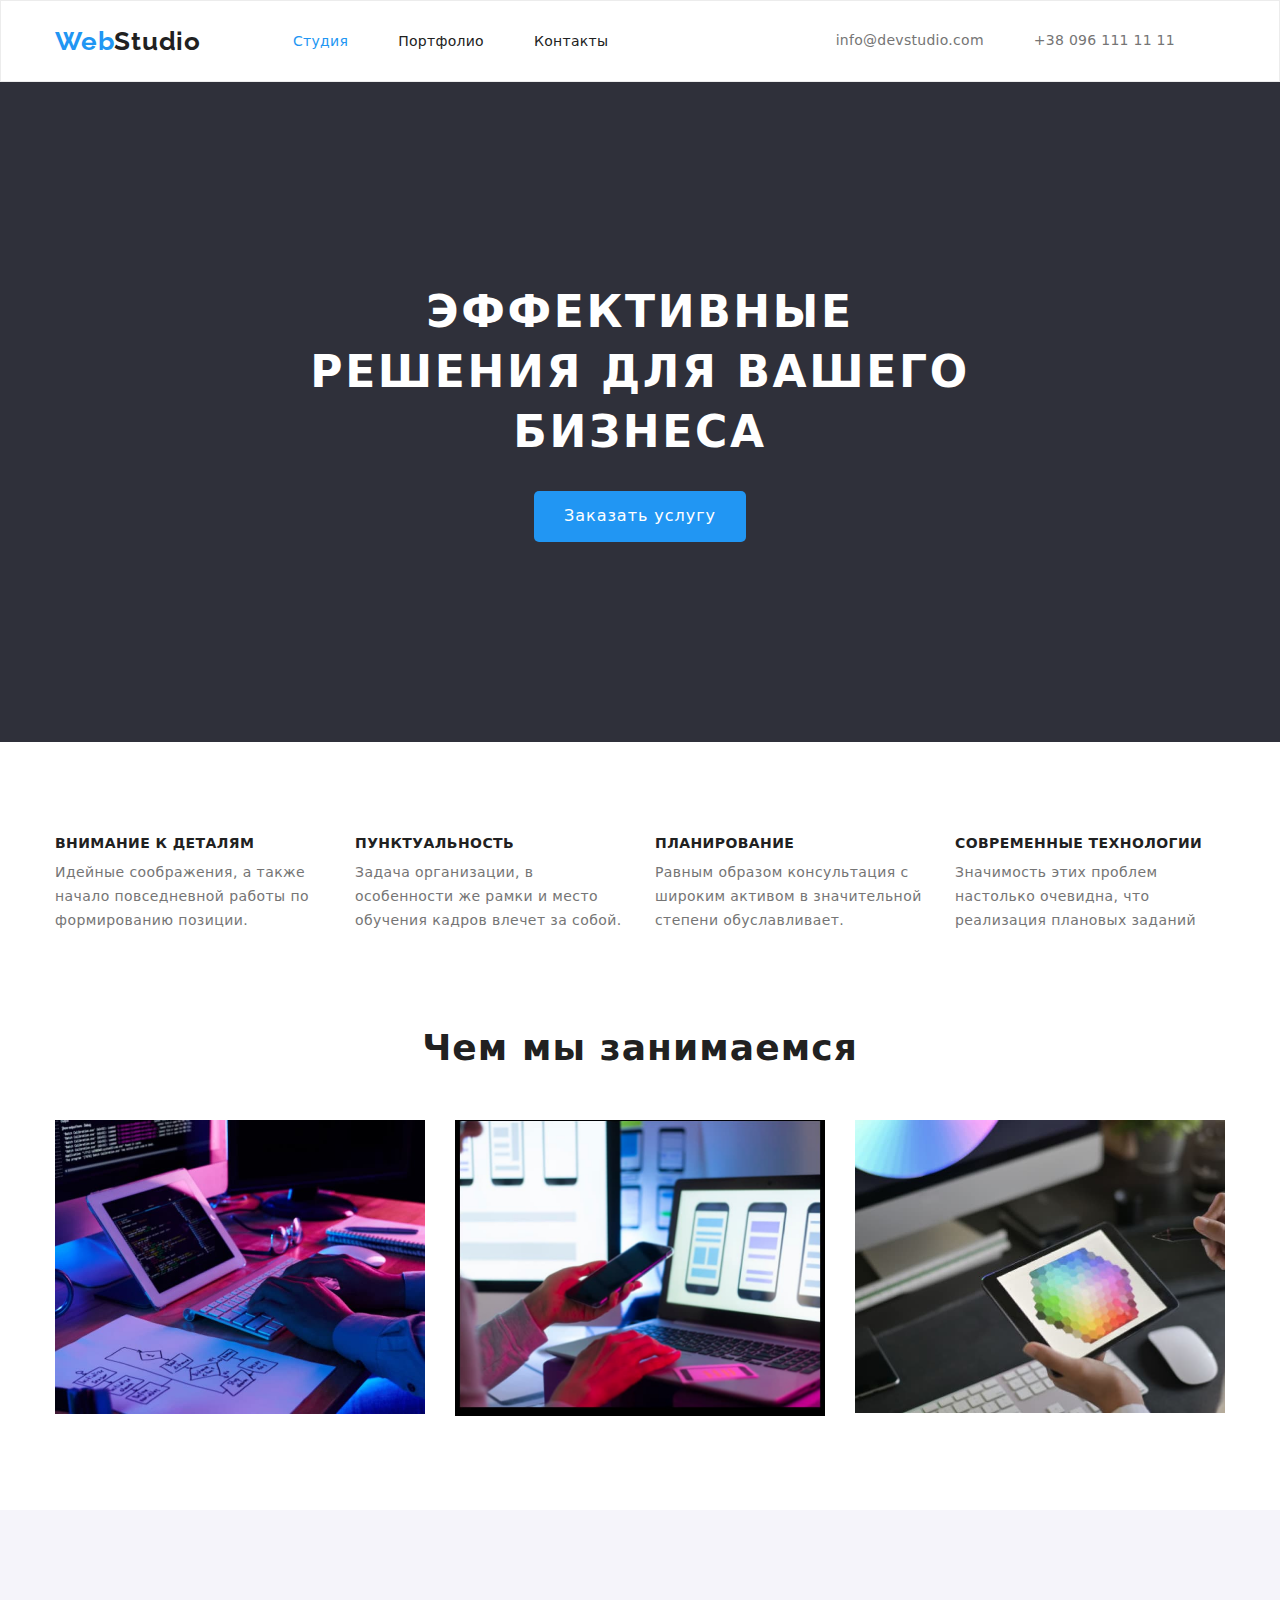
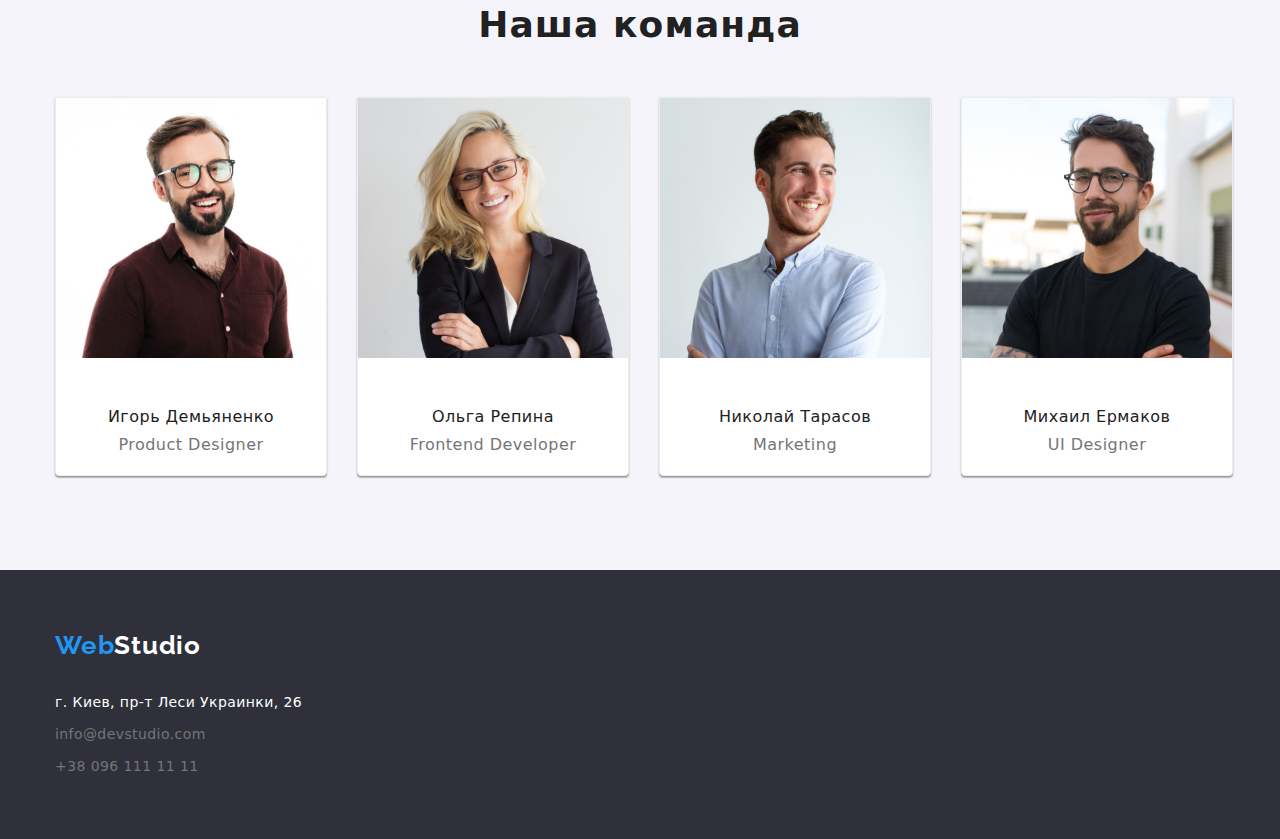
==== commit e5e0d7e2: "commited" ====
--- a/index.html
+++ b/index.html
@@ -32,10 +32,12 @@
    <main>
        <!--Основной контент сайта-->
     <section class="hero state">
-        <div class="container hero-container">
+        <div class="container">
+            <div class="hero-container">
         <h1 class="hero-title"> ЭФФЕКТИВНЫЕ РЕШЕНИЯ ДЛЯ ВАШЕГО БИЗНЕСА</h1>
         <button type="button" class="button1">Заказать услугу</button>
         </div>
+    </div>
     </section>
     <section class="features-container state">
         <div class="container">
--- a/css/styles.css
+++ b/css/styles.css
@@ -161,7 +161,7 @@
   color: var(--other-color);
 }
 .hero-container {
-  width: 696px;
+  max-width: 696px;
   margin-left: auto;
   margin-right: auto;
 }
@@ -188,7 +188,8 @@
 .features {
   list-style: none;
   display: flex;
-  padding-bottom: 47px;
+  margin-left: -30px;
+  margin-top: -30px;
 }
 .features-title {
   font-weight: 700;
@@ -207,10 +208,13 @@
   margin: 0;
 }
 .features-class {
-  margin-right: 30px;
+  margin-left: 30px;
+  margin-top: 30px;
+  flex-basis: calc((100% - 120px) / 4);
 }
 .works {
-  padding-bottom: 47px;
+  padding-top: 47px;
+  padding-bottom: 94px;
 }
 
 .works-title {
@@ -221,7 +225,6 @@
   letter-spacing: 0.03em;
   color: var(--title-color);
   margin-bottom: 50px;
-  padding-top: 47px;
 }
 .our-works {
   list-style: none;
@@ -235,7 +238,8 @@
   flex-basis: calc((100% - 90px) / 3);
 }
 .team {
-  padding-bottom: 95px;
+  padding-top: 94px;
+  padding-bottom: 94px;
   background-color: var(--tb-color);
 }
 .team-title {
@@ -266,7 +270,6 @@
   margin-top: 30px;
   margin-left: 30px;
   text-align: center;
-  padding-bottom: 30px;
   background-color: var(--other-color);
   flex-basis: calc((100% - 120px) / 4);
   border-radius: 0px 0px 4px 4px;
@@ -296,7 +299,7 @@
   letter-spacing: 0.03em;
   color: var(--other-color);
   display: block;
-  padding-bottom: 20px;
+  margin-bottom: 30px;
 }
 .under {
   background-color: var(--bg-hf);
@@ -314,7 +317,9 @@
   font-size: 14px;
   line-height: 1.71;
   letter-spacing: 0.03em;
-  padding-bottom: 10px;
+}
+.under-street:not(:last-child) {
+  margin-bottom: 8px;
 }
 .link1 {
   text-decoration: none;
@@ -345,12 +350,14 @@
 .buttons-container {
   padding-top: 94px;
   justify-content: center;
+  padding-bottom: 94px;
 }
 .buttons {
   list-style: none;
   display: flex;
   justify-content: center;
   align-content: center;
+  margin-bottom: 34px;
 }
 .button-item {
   margin-left: 8px;
